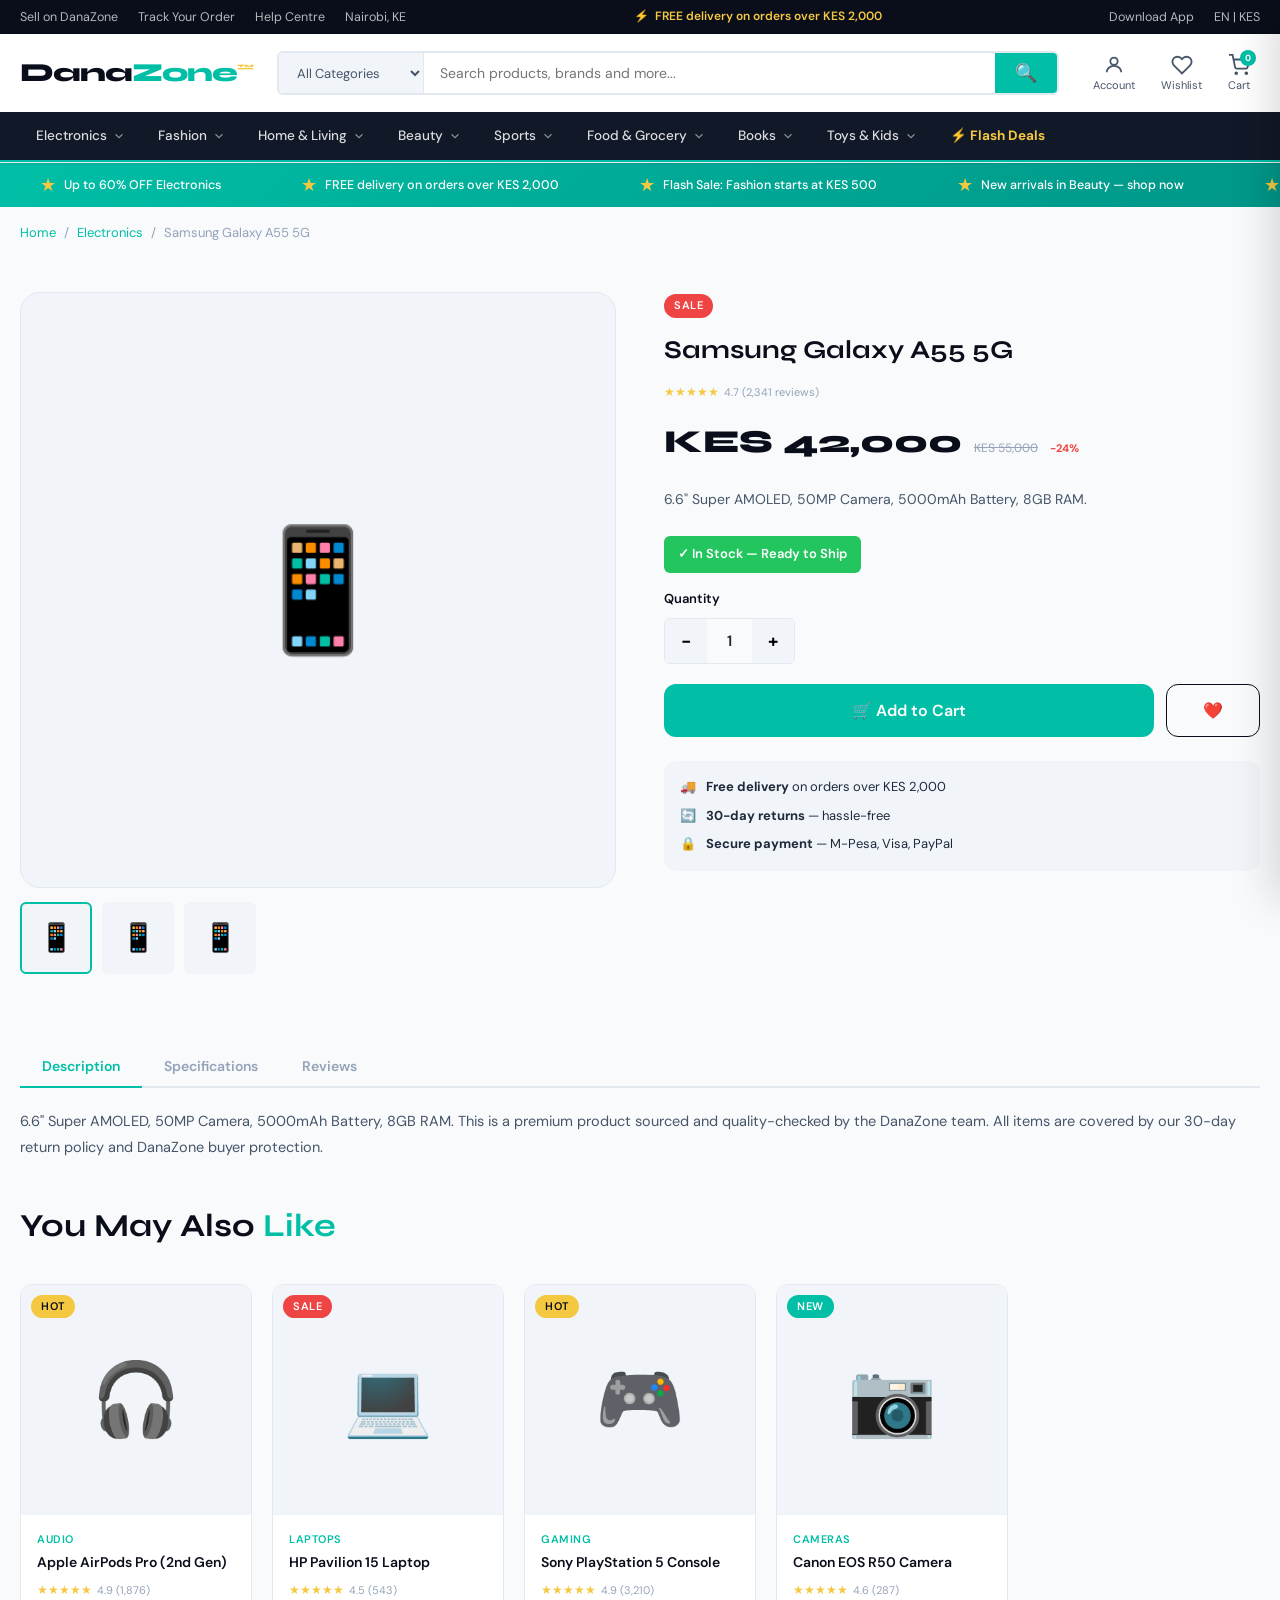
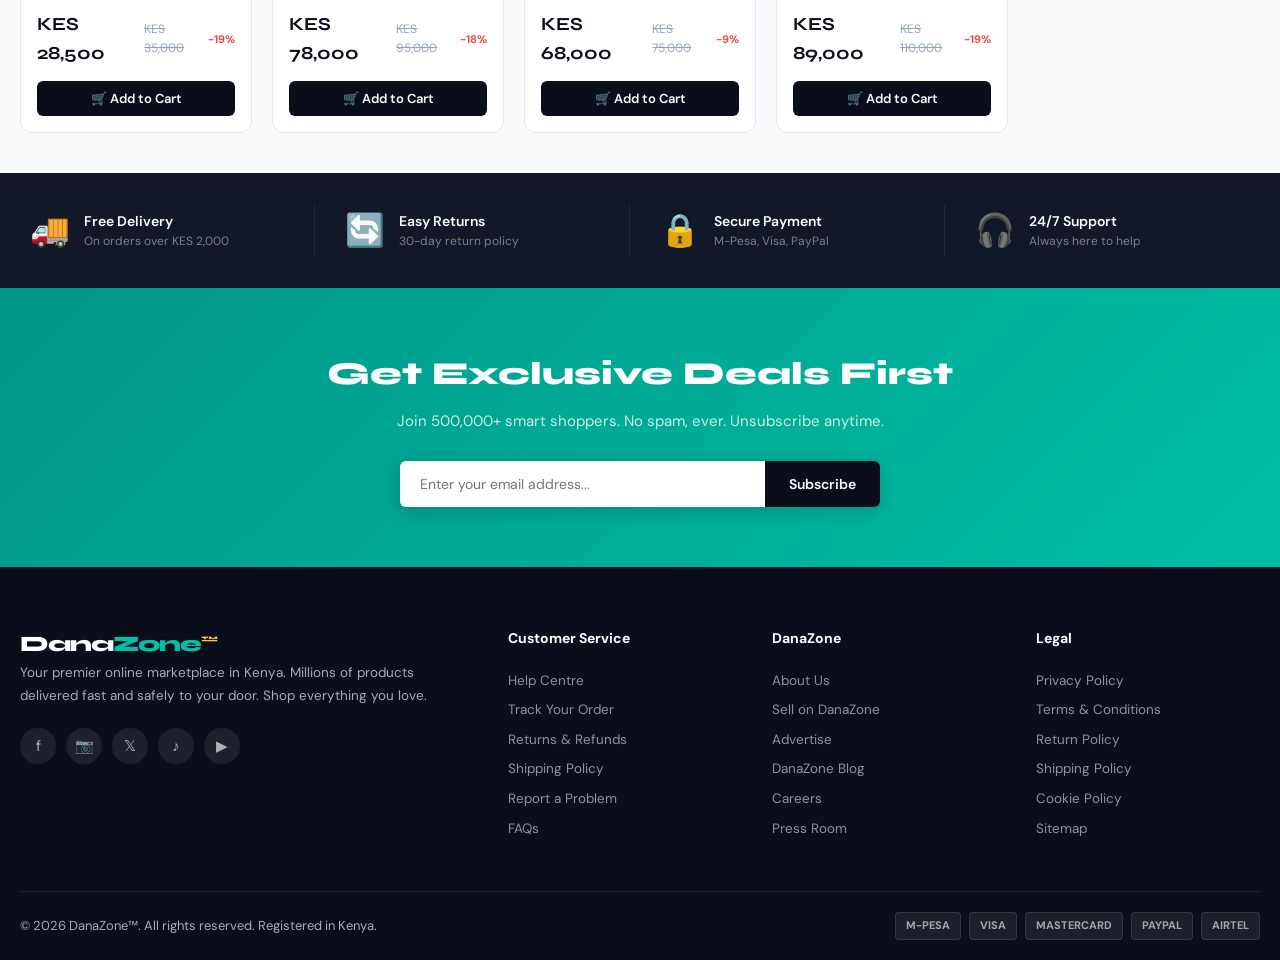
==== pages/product.html @ 77e63b6d "DanaZone v2 - World class ecommerce site" ====
<!DOCTYPE html>
<html lang="en">
<head>
  <meta charset="UTF-8"><meta name="viewport" content="width=device-width,initial-scale=1.0">
  <title id="pageTitle">Product — DanaZone™</title>
  <meta name="description" id="pageDesc" content="Shop this product at DanaZone.">
  <meta name="robots" content="index, follow">
  <link rel="stylesheet" href="../css/style.css">
  <style>
    .product-detail-grid{display:grid;grid-template-columns:1fr 1fr;gap:48px;padding:32px 0}
    .product-gallery-main{aspect-ratio:1;background:var(--gray-100);border-radius:var(--radius-lg);display:flex;align-items:center;justify-content:center;font-size:120px;border:1px solid var(--gray-200)}
    .product-gallery-thumbs{display:flex;gap:10px;margin-top:14px}
    .gallery-thumb{width:72px;height:72px;background:var(--gray-100);border-radius:var(--radius-sm);border:2px solid transparent;display:flex;align-items:center;justify-content:center;font-size:28px;cursor:pointer;transition:var(--transition)}
    .gallery-thumb.active,.gallery-thumb:hover{border-color:var(--teal)}
    .product-detail-title{font-family:var(--font-head);font-size:1.6rem;font-weight:700;color:var(--navy);margin-bottom:12px}
    .product-detail-price{display:flex;align-items:baseline;gap:12px;margin-bottom:20px}
    .price-big{font-family:var(--font-head);font-size:2rem;font-weight:800;color:var(--navy)}
    .product-description{color:var(--gray-600);font-size:14px;line-height:1.8;margin-bottom:24px}
    .qty-selector{display:flex;align-items:center;border:1.5px solid var(--gray-200);border-radius:var(--radius-sm);overflow:hidden;width:fit-content;margin-bottom:20px}
    .qty-btn{padding:10px 16px;background:var(--gray-100);font-size:18px;font-weight:700;border:none;cursor:pointer;transition:var(--transition)}
    .qty-btn:hover{background:var(--teal);color:#fff}
    .qty-val{padding:10px 20px;font-weight:600}
    .product-ctas{display:flex;gap:12px;margin-bottom:24px}
    .tabs{display:flex;gap:0;border-bottom:2px solid var(--gray-200);margin:40px 0 20px}
    .tab-btn{padding:11px 22px;font-size:14px;font-weight:600;color:var(--gray-400);border:none;background:none;cursor:pointer;border-bottom:2px solid transparent;margin-bottom:-2px;transition:var(--transition);font-family:inherit}
    .tab-btn.active{color:var(--teal);border-bottom-color:var(--teal)}
    .tab-panel{display:none}.tab-panel.active{display:block}
    .review-item{padding:16px 0;border-bottom:1px solid var(--gray-100)}
    .review-author{font-weight:600;font-size:13px;margin-bottom:4px}
    .review-text{font-size:13.5px;color:var(--gray-600)}
    @media(max-width:768px){.product-detail-grid{grid-template-columns:1fr}}
  </style>
</head>
<body>
<div id="header-root"></div>
<div class="container">
  <div class="breadcrumb"><a href="../index.html">Home</a><span>/</span><a href="products.html" id="breadCat">Products</a><span>/</span><span id="breadName">Product</span></div>
  <div class="product-detail-grid">
    <div>
      <div class="product-gallery-main" id="mainImg">📦</div>
      <div class="product-gallery-thumbs" id="thumbs"></div>
    </div>
    <div>
      <div id="productBadge"></div>
      <div class="product-detail-title" id="prodTitle">Loading...</div>
      <div class="product-rating" style="margin-bottom:14px"><span class="stars" id="prodStars">★★★★★</span><span class="rating-count" id="prodReviews"></span></div>
      <div class="product-detail-price">
        <span class="price-big" id="prodPrice">KES 0</span>
        <span class="price-old" id="prodOld"></span>
        <span class="price-discount" id="prodDisc"></span>
      </div>
      <p class="product-description" id="prodDesc"></p>
      <div style="background:var(--green);color:#fff;padding:8px 14px;border-radius:var(--radius-sm);font-size:13px;font-weight:600;display:inline-flex;gap:6px;margin-bottom:16px">✓ In Stock — Ready to Ship</div>
      <div>
        <div style="font-size:13px;font-weight:600;color:var(--navy);margin-bottom:8px">Quantity</div>
        <div class="qty-selector">
          <button class="qty-btn" onclick="changeQty(-1)">−</button>
          <span class="qty-val" id="qtyVal">1</span>
          <button class="qty-btn" onclick="changeQty(1)">+</button>
        </div>
      </div>
      <div class="product-ctas">
        <button class="btn btn-primary btn-lg" id="addCartBtn" style="flex:1;justify-content:center">🛒 Add to Cart</button>
        <button class="btn btn-outline btn-lg" onclick="showNotif('❤️','Added to wishlist!')">❤️</button>
      </div>
      <div style="display:flex;flex-direction:column;gap:8px;padding:16px;background:var(--gray-100);border-radius:var(--radius-md);font-size:13px">
        <div style="display:flex;gap:10px;align-items:center"><span>🚚</span><span><strong>Free delivery</strong> on orders over KES 2,000</span></div>
        <div style="display:flex;gap:10px;align-items:center"><span>🔄</span><span><strong>30-day returns</strong> — hassle-free</span></div>
        <div style="display:flex;gap:10px;align-items:center"><span>🔒</span><span><strong>Secure payment</strong> — M-Pesa, Visa, PayPal</span></div>
      </div>
    </div>
  </div>

  <div class="tabs">
    <button class="tab-btn active" onclick="showTab('desc',this)">Description</button>
    <button class="tab-btn" onclick="showTab('specs',this)">Specifications</button>
    <button class="tab-btn" onclick="showTab('reviews',this)">Reviews</button>
  </div>
  <div class="tab-panel active" id="tab-desc">
    <p id="fullDesc" style="color:var(--gray-600);line-height:1.8;font-size:14.5px"></p>
  </div>
  <div class="tab-panel" id="tab-specs">
    <div id="specsTable" style="display:grid;grid-template-columns:1fr 1fr;gap:10px;max-width:600px"></div>
  </div>
  <div class="tab-panel" id="tab-reviews">
    <div id="reviewsList"></div>
    <div style="margin-top:24px;padding:20px;background:var(--gray-100);border-radius:var(--radius-md)">
      <div style="font-weight:700;margin-bottom:14px;font-family:var(--font-head)">Write a Review</div>
      <div style="display:flex;gap:8px;font-size:24px;margin-bottom:12px;cursor:pointer" id="ratingPicker">☆☆☆☆☆</div>
      <textarea style="width:100%;border:1.5px solid var(--gray-200);border-radius:var(--radius-sm);padding:12px;font-family:inherit;font-size:14px;outline:none;min-height:80px;margin-bottom:10px" placeholder="Share your thoughts about this product..."></textarea>
      <button class="btn btn-primary" onclick="showNotif('✅','Review submitted! Thank you.')">Submit Review</button>
    </div>
  </div>

  <div style="padding:40px 0">
    <div class="section-header"><h2 class="section-title">You May Also <span>Like</span></h2></div>
    <div class="products-grid" id="relatedProducts"></div>
  </div>
</div>
<div id="footer-root"></div><div id="cart-root"></div><div id="notif-root"></div>
<script src="../js/products.js"></script><script src="../js/components.js"></script>
<script>
document.getElementById('header-root').innerHTML=renderHeader();
document.getElementById('footer-root').innerHTML=renderFooter();
document.getElementById('cart-root').innerHTML=renderCartDrawer();
document.getElementById('notif-root').innerHTML=renderNotification();

const id=new URLSearchParams(window.location.search).get('id');
const p=PRODUCTS.find(x=>x.id===id)||PRODUCTS[0];
let qty=1;

document.getElementById('pageTitle').textContent=p.name+' — DanaZone™';
document.getElementById('pageDesc').content=p.desc;
document.getElementById('mainImg').textContent=p.emoji||'📦';
document.getElementById('breadCat').textContent=p.cat;
document.getElementById('breadName').textContent=p.name;
document.getElementById('prodTitle').textContent=p.name;
document.getElementById('prodStars').textContent='★'.repeat(Math.round(p.rating))+'☆'.repeat(5-Math.round(p.rating));
document.getElementById('prodReviews').textContent=p.rating+' ('+p.reviews.toLocaleString()+' reviews)';
document.getElementById('prodPrice').textContent='KES '+p.price.toLocaleString();
if(p.oldPrice){document.getElementById('prodOld').textContent='KES '+p.oldPrice.toLocaleString();document.getElementById('prodDisc').textContent='-'+Math.round((1-p.price/p.oldPrice)*100)+'%';}
document.getElementById('prodDesc').textContent=p.desc;
document.getElementById('fullDesc').textContent=p.desc+' This is a premium product sourced and quality-checked by the DanaZone team. All items are covered by our 30-day return policy and DanaZone buyer protection.';
if(p.badge)document.getElementById('productBadge').innerHTML=`<span class="badge badge-${p.badge}" style="margin-bottom:12px;display:inline-block">${p.badge.toUpperCase()}</span>`;
document.getElementById('thumbs').innerHTML=[p.emoji||'📦',p.emoji||'📦',p.emoji||'📦'].map((e,i)=>`<div class="gallery-thumb ${i===0?'active':''}">${e}</div>`).join('');
document.getElementById('specsTable').innerHTML=[['Brand',p.cat],['Category',p.sub],['Rating',p.rating+'/5'],['Reviews',p.reviews.toLocaleString()],['Availability','In Stock'],['SKU','DZ-'+p.id.toUpperCase()]].map(([k,v])=>`<div style="background:var(--gray-100);padding:10px 14px;border-radius:var(--radius-sm)"><div style="font-size:11px;color:var(--gray-400);text-transform:uppercase;font-weight:600">${k}</div><div style="font-weight:600;font-size:14px;color:var(--navy);margin-top:2px">${v}</div></div>`).join('');
document.getElementById('reviewsList').innerHTML=[{u:'James M.',r:5,t:'Excellent product! Exactly as described. Fast delivery to Nairobi.'},{u:'Sarah W.',r:4,t:'Great value for money. Would recommend to anyone.'},{u:'David O.',r:5,t:'Very impressed with the quality. Will definitely buy again.'}].map(rv=>`<div class="review-item"><div style="display:flex;justify-content:space-between"><div class="review-author">${rv.u}</div><span class="stars" style="font-size:13px">${'★'.repeat(rv.r)}</span></div><p class="review-text">${rv.t}</p></div>`).join('');
document.getElementById('relatedProducts').innerHTML=PRODUCTS.filter(x=>x.cat===p.cat&&x.id!==p.id).slice(0,4).map(renderProductCard).join('');
document.getElementById('addCartBtn').onclick=()=>{for(let i=0;i<qty;i++)addToCart({id:p.id,name:p.name,price:p.price,emoji:p.emoji||'📦'});openCart();};
function changeQty(d){qty=Math.max(1,qty+d);document.getElementById('qtyVal').textContent=qty;}
function showTab(id,btn){document.querySelectorAll('.tab-panel').forEach(p=>p.classList.remove('active'));document.querySelectorAll('.tab-btn').forEach(b=>b.classList.remove('active'));document.getElementById('tab-'+id).classList.add('active');btn.classList.add('active');}
</script>
</body></html>
---- css/style.css ----
@import url('https://fonts.googleapis.com/css2?family=Syne:wght@400;600;700;800&family=DM+Sans:wght@300;400;500;600&display=swap');

:root {
  --navy:       #0A0E1A;
  --navy-2:     #111827;
  --navy-3:     #1C2536;
  --teal:       #00BFA6;
  --teal-dark:  #009688;
  --teal-light: #E0F7F4;
  --gold:       #F5C842;
  --gold-dark:  #D4A800;
  --white:      #FFFFFF;
  --off-white:  #F8FAFB;
  --gray-100:   #F1F5F9;
  --gray-200:   #E2E8F0;
  --gray-400:   #94A3B8;
  --gray-600:   #475569;
  --gray-800:   #1E293B;
  --red:        #EF4444;
  --green:      #22C55E;
  --shadow-sm:  0 1px 3px rgba(0,0,0,.08);
  --shadow-md:  0 4px 16px rgba(0,0,0,.12);
  --shadow-lg:  0 8px 32px rgba(0,0,0,.18);
  --radius-sm:  6px;
  --radius-md:  12px;
  --radius-lg:  20px;
  --transition: all .22s cubic-bezier(.4,0,.2,1);
  --font-head:  'Syne', sans-serif;
  --font-body:  'DM Sans', sans-serif;
}
*,*::before,*::after{box-sizing:border-box;margin:0;padding:0}
html{scroll-behavior:smooth}
body{font-family:var(--font-body);background:var(--off-white);color:var(--gray-800);font-size:15px;line-height:1.6;-webkit-font-smoothing:antialiased}
a{text-decoration:none;color:inherit}ul{list-style:none}img{max-width:100%;display:block}button{cursor:pointer;border:none;background:none;font-family:inherit}
.container{max-width:1280px;margin:0 auto;padding:0 20px}
.section-title{font-family:var(--font-head);font-size:clamp(1.5rem,3vw,2rem);font-weight:700;color:var(--navy)}
.section-title span{color:var(--teal)}
.badge{display:inline-block;padding:3px 10px;border-radius:50px;font-size:11px;font-weight:600;letter-spacing:.5px;text-transform:uppercase}
.badge-sale{background:var(--red);color:#fff}.badge-new{background:var(--teal);color:#fff}.badge-hot{background:var(--gold);color:var(--navy)}.badge-free{background:var(--green);color:#fff}
.btn{display:inline-flex;align-items:center;gap:8px;padding:11px 24px;border-radius:var(--radius-sm);font-family:var(--font-body);font-weight:600;font-size:14px;transition:var(--transition);cursor:pointer;border:none}
.btn-primary{background:var(--teal);color:#fff}.btn-primary:hover{background:var(--teal-dark);transform:translateY(-1px);box-shadow:0 4px 14px rgba(0,191,166,.35)}
.btn-outline{background:transparent;border:1.5px solid var(--navy);color:var(--navy)}.btn-outline:hover{background:var(--navy);color:#fff}
.btn-gold{background:var(--gold);color:var(--navy)}.btn-gold:hover{background:var(--gold-dark);transform:translateY(-1px)}
.btn-sm{padding:7px 16px;font-size:13px}.btn-lg{padding:15px 36px;font-size:16px;border-radius:var(--radius-md)}
.btn-outline-white{background:transparent;border:1.5px solid rgba(255,255,255,.5);color:#fff}.btn-outline-white:hover{background:rgba(255,255,255,.1);border-color:#fff}

/* TOP BAR */
.top-bar{background:var(--navy);color:rgba(255,255,255,.7);font-size:12.5px;padding:7px 0}
.top-bar .container{display:flex;align-items:center;justify-content:space-between}
.top-bar-links{display:flex;gap:20px}.top-bar-links a{color:rgba(255,255,255,.7);transition:var(--transition)}.top-bar-links a:hover{color:var(--teal)}
.top-bar-promo{display:flex;align-items:center;gap:6px;color:var(--gold);font-weight:600;font-size:12px}

/* HEADER */
.header{background:#fff;border-bottom:1px solid var(--gray-200);position:sticky;top:0;z-index:1000;box-shadow:var(--shadow-sm)}
.header-main{display:flex;align-items:center;gap:24px;padding:14px 0}
.logo{flex-shrink:0;font-family:var(--font-head);font-size:26px;font-weight:800;color:var(--navy);letter-spacing:-1px}
.logo span{color:var(--teal)}.logo sup{font-size:10px;vertical-align:super;color:var(--gold)}
.search-bar{flex:1;display:flex;border:2px solid var(--gray-200);border-radius:var(--radius-sm);overflow:hidden;transition:var(--transition)}
.search-bar:focus-within{border-color:var(--teal)}
.search-select{border:none;outline:none;background:var(--gray-100);padding:0 14px;font-size:13px;color:var(--gray-600);border-right:1px solid var(--gray-200);font-family:inherit;min-width:120px}
.search-input{flex:1;border:none;outline:none;padding:11px 16px;font-size:14px;font-family:inherit;background:#fff}
.search-btn{background:var(--teal);color:#fff;border:none;padding:0 20px;font-size:18px;cursor:pointer;transition:var(--transition)}.search-btn:hover{background:var(--teal-dark)}
.header-actions{display:flex;align-items:center;gap:6px;flex-shrink:0}
.header-action-btn{display:flex;flex-direction:column;align-items:center;gap:2px;padding:6px 10px;border-radius:var(--radius-sm);color:var(--gray-600);font-size:11px;transition:var(--transition);position:relative;cursor:pointer;border:none;background:none}
.header-action-btn:hover{color:var(--teal);background:var(--teal-light)}
.header-action-btn svg{width:22px;height:22px}
.badge-count{position:absolute;top:2px;right:4px;background:var(--teal);color:#fff;font-size:9px;font-weight:700;border-radius:50%;width:16px;height:16px;display:flex;align-items:center;justify-content:center}

/* NAV */
.main-nav{background:var(--navy-2);border-bottom:2px solid var(--teal)}
.main-nav .container{display:flex;align-items:center}
.nav-item{position:relative}
.nav-link{display:flex;align-items:center;gap:5px;padding:13px 16px;color:rgba(255,255,255,.85);font-size:13.5px;font-weight:500;transition:var(--transition);white-space:nowrap}
.nav-link:hover,.nav-link.active{color:var(--teal)}
.nav-link svg{width:14px;height:14px;opacity:.6}
.nav-item:hover .dropdown{display:block}
.dropdown{display:none;position:absolute;top:100%;left:0;background:#fff;border:1px solid var(--gray-200);border-radius:0 0 var(--radius-md) var(--radius-md);box-shadow:var(--shadow-lg);min-width:200px;z-index:999;padding:8px 0}
.dropdown a{display:block;padding:9px 20px;color:var(--gray-800);font-size:13.5px;transition:var(--transition)}
.dropdown a:hover{background:var(--teal-light);color:var(--teal);padding-left:26px}
.nav-deals{color:var(--gold)!important;font-weight:700!important}

/* TICKER */
.ticker-wrap{background:linear-gradient(135deg,var(--teal) 0%,var(--teal-dark) 100%);padding:8px 0;overflow:hidden}
.ticker{display:flex;animation:ticker-scroll 30s linear infinite;white-space:nowrap}
.ticker-item{display:inline-flex;align-items:center;gap:8px;color:#fff;font-size:12.5px;font-weight:500;padding:0 40px}
.ticker-dot{color:var(--gold);font-size:18px}
@keyframes ticker-scroll{0%{transform:translateX(0)}100%{transform:translateX(-50%)}}

/* HERO */
.hero{background:linear-gradient(135deg,var(--navy) 0%,var(--navy-3) 60%,#1a3a4a 100%);min-height:520px;display:flex;align-items:center;position:relative;overflow:hidden}
.hero::before{content:'';position:absolute;inset:0;background:radial-gradient(ellipse at 70% 50%,rgba(0,191,166,.12) 0%,transparent 60%)}
.hero-grid{display:grid;grid-template-columns:1fr 1fr;gap:40px;align-items:center;position:relative;z-index:1}
.hero-badge{display:inline-flex;align-items:center;gap:8px;background:rgba(0,191,166,.15);border:1px solid rgba(0,191,166,.3);color:var(--teal);padding:5px 14px;border-radius:50px;font-size:12px;font-weight:600;letter-spacing:.5px;margin-bottom:20px}
.hero-title{font-family:var(--font-head);font-size:clamp(2.2rem,5vw,3.4rem);font-weight:800;color:#fff;line-height:1.15;margin-bottom:16px}
.hero-title em{color:var(--teal);font-style:normal}
.hero-sub{color:rgba(255,255,255,.65);font-size:16px;margin-bottom:32px;line-height:1.7}
.hero-ctas{display:flex;gap:14px;flex-wrap:wrap;margin-bottom:40px}
.hero-stats{display:flex;gap:32px}
.hero-stat-value{font-family:var(--font-head);font-size:1.8rem;font-weight:800;color:var(--gold)}
.hero-stat-label{font-size:12px;color:rgba(255,255,255,.5)}
.hero-visual{position:relative;display:flex;align-items:center;justify-content:center}
.hero-card-grid{display:grid;grid-template-columns:1fr 1fr;gap:14px;transform:perspective(800px) rotateY(-8deg)}
.hero-mini-card{background:rgba(255,255,255,.07);border:1px solid rgba(255,255,255,.1);border-radius:var(--radius-md);padding:18px;backdrop-filter:blur(10px);transition:var(--transition)}
.hero-mini-card:hover{transform:translateY(-4px);background:rgba(255,255,255,.12)}
.hero-mini-card-icon{font-size:32px;margin-bottom:8px}
.hero-mini-card-title{color:#fff;font-weight:600;font-size:13px}
.hero-mini-card-price{color:var(--teal);font-size:13px;font-weight:700;margin-top:4px}
.hero-mini-card-old{color:rgba(255,255,255,.4);font-size:11px;text-decoration:line-through}

/* SECTION */
.section{padding:60px 0}
.section-header{display:flex;align-items:center;justify-content:space-between;margin-bottom:32px}
.see-all{color:var(--teal);font-weight:600;font-size:13.5px;display:flex;align-items:center;gap:4px;transition:var(--transition)}
.see-all:hover{gap:8px}

/* CATEGORIES */
.categories-grid{display:grid;grid-template-columns:repeat(auto-fill,minmax(130px,1fr));gap:16px}
.category-card{background:#fff;border:1px solid var(--gray-200);border-radius:var(--radius-md);padding:24px 16px;text-align:center;cursor:pointer;transition:var(--transition)}
.category-card:hover{border-color:var(--teal);box-shadow:0 4px 20px rgba(0,191,166,.15);transform:translateY(-3px)}
.category-icon{font-size:36px;margin-bottom:10px}
.category-name{font-weight:600;font-size:13px;color:var(--navy)}
.category-count{font-size:11px;color:var(--gray-400);margin-top:3px}

/* DEALS BANNER */
.deals-banner{background:linear-gradient(135deg,var(--navy) 0%,#1a3560 100%);border-radius:var(--radius-lg);padding:40px 48px;display:grid;grid-template-columns:1fr auto;align-items:center;gap:40px;overflow:hidden;position:relative}
.deals-banner::after{content:'';position:absolute;right:-40px;top:-40px;width:300px;height:300px;background:radial-gradient(circle,rgba(0,191,166,.2) 0%,transparent 70%);border-radius:50%}
.deals-title{font-family:var(--font-head);font-size:1.8rem;color:#fff;font-weight:800;margin-bottom:8px}
.deals-sub{color:rgba(255,255,255,.6);font-size:14px;margin-bottom:20px}
.countdown{display:flex;gap:12px}
.countdown-unit{background:rgba(255,255,255,.1);border-radius:var(--radius-sm);padding:10px 14px;text-align:center;min-width:60px}
.countdown-num{font-family:var(--font-head);font-size:1.6rem;font-weight:800;color:var(--gold)}
.countdown-label{font-size:10px;color:rgba(255,255,255,.5);text-transform:uppercase}

/* PRODUCT CARDS */
.products-grid{display:grid;grid-template-columns:repeat(auto-fill,minmax(220px,1fr));gap:20px}
.product-card{background:#fff;border:1px solid var(--gray-200);border-radius:var(--radius-md);overflow:hidden;transition:var(--transition);position:relative}
.product-card:hover{box-shadow:var(--shadow-lg);transform:translateY(-4px);border-color:transparent}
.product-img-wrap{position:relative;background:var(--gray-100);aspect-ratio:1;overflow:hidden;display:flex;align-items:center;justify-content:center;font-size:72px}
.product-img-wrap img{width:100%;height:100%;object-fit:cover}
.product-actions{position:absolute;top:10px;right:10px;display:flex;flex-direction:column;gap:6px;opacity:0;transform:translateX(10px);transition:var(--transition)}
.product-card:hover .product-actions{opacity:1;transform:translateX(0)}
.product-action-btn{width:34px;height:34px;background:#fff;border-radius:50%;display:flex;align-items:center;justify-content:center;box-shadow:var(--shadow-md);font-size:15px;cursor:pointer;transition:var(--transition);border:none}
.product-action-btn:hover{background:var(--teal);color:#fff}
.product-badge-wrap{position:absolute;top:10px;left:10px;display:flex;flex-direction:column;gap:4px}
.product-body{padding:16px}
.product-cat{font-size:11px;color:var(--teal);font-weight:600;text-transform:uppercase;letter-spacing:.5px;margin-bottom:5px}
.product-title{font-weight:600;font-size:14px;color:var(--navy);margin-bottom:8px;line-height:1.4}
.product-rating{display:flex;align-items:center;gap:5px;margin-bottom:10px}
.stars{color:var(--gold);font-size:12px}
.rating-count{font-size:11px;color:var(--gray-400)}
.product-price{display:flex;align-items:center;gap:8px;margin-bottom:12px}
.price-current{font-family:var(--font-head);font-size:1.15rem;font-weight:700;color:var(--navy)}
.price-old{font-size:12px;color:var(--gray-400);text-decoration:line-through}
.price-discount{font-size:11px;font-weight:700;color:var(--red)}
.add-to-cart{width:100%;background:var(--navy);color:#fff;padding:9px 16px;border-radius:var(--radius-sm);font-size:13px;font-weight:600;transition:var(--transition);border:none;cursor:pointer;display:flex;align-items:center;justify-content:center;gap:6px}
.add-to-cart:hover{background:var(--teal)}

/* PROMO BANNERS */
.promo-grid{display:grid;grid-template-columns:1fr 1fr 1fr;gap:20px}
.promo-card{border-radius:var(--radius-md);padding:28px 24px;position:relative;overflow:hidden;min-height:160px;display:flex;flex-direction:column;justify-content:flex-end}
.promo-card-1{background:linear-gradient(135deg,#1a3a4a 0%,#0d5c4e 100%)}.promo-card-2{background:linear-gradient(135deg,#2d1b4e 0%,#1a3a4a 100%)}.promo-card-3{background:linear-gradient(135deg,#4a1a2a 0%,#2d1b4e 100%)}
.promo-tag{font-size:11px;color:var(--teal);font-weight:700;text-transform:uppercase;margin-bottom:6px;letter-spacing:1px}
.promo-title{font-family:var(--font-head);font-size:1.2rem;color:#fff;font-weight:700;margin-bottom:12px}
.promo-emoji{position:absolute;right:20px;top:50%;transform:translateY(-50%);font-size:64px;opacity:.7}

/* TRUST */
.trust-bar{background:var(--navy-2);padding:32px 0}
.trust-grid{display:grid;grid-template-columns:repeat(4,1fr);gap:20px}
.trust-item{display:flex;align-items:center;gap:14px;padding:0 10px;border-right:1px solid rgba(255,255,255,.08)}
.trust-item:last-child{border-right:none}
.trust-icon{font-size:32px;flex-shrink:0}
.trust-title{color:#fff;font-weight:600;font-size:14px}
.trust-sub{color:rgba(255,255,255,.45);font-size:12px}

/* NEWSLETTER */
.newsletter{background:linear-gradient(135deg,var(--teal-dark) 0%,var(--teal) 100%);padding:60px 0;text-align:center}
.newsletter h2{font-family:var(--font-head);font-size:2rem;color:#fff;font-weight:800;margin-bottom:10px}
.newsletter p{color:rgba(255,255,255,.8);margin-bottom:28px}
.newsletter-form{display:flex;gap:0;max-width:480px;margin:0 auto;border-radius:var(--radius-sm);overflow:hidden;box-shadow:0 4px 20px rgba(0,0,0,.2)}
.newsletter-input{flex:1;border:none;outline:none;padding:14px 20px;font-size:14px;font-family:inherit}
.newsletter-btn{background:var(--navy);color:#fff;padding:14px 24px;font-weight:600;font-size:14px;border:none;cursor:pointer;font-family:inherit;transition:var(--transition)}
.newsletter-btn:hover{background:var(--gold);color:var(--navy)}

/* FOOTER */
.footer{background:var(--navy);color:rgba(255,255,255,.65);padding:60px 0 0}
.footer-grid{display:grid;grid-template-columns:2fr 1fr 1fr 1fr;gap:40px;padding-bottom:48px;border-bottom:1px solid rgba(255,255,255,.08)}
.footer-brand .logo{margin-bottom:14px;color:#fff;font-size:22px}
.footer-brand p{font-size:13.5px;line-height:1.7;margin-bottom:20px}
.footer-socials{display:flex;gap:10px}
.social-btn{width:36px;height:36px;background:rgba(255,255,255,.08);border-radius:50%;display:flex;align-items:center;justify-content:center;font-size:15px;transition:var(--transition)}
.social-btn:hover{background:var(--teal)}
.footer-col h4{color:#fff;font-weight:700;font-size:14px;margin-bottom:16px}
.footer-col a{display:block;color:rgba(255,255,255,.55);font-size:13.5px;padding:4px 0;transition:var(--transition)}
.footer-col a:hover{color:var(--teal);padding-left:4px}
.footer-bottom{padding:20px 0;display:flex;align-items:center;justify-content:space-between;font-size:13px}
.payment-icons{display:flex;gap:8px}
.payment-icon{background:rgba(255,255,255,.08);border-radius:4px;padding:4px 10px;font-size:11px;font-weight:700;color:rgba(255,255,255,.6);border:1px solid rgba(255,255,255,.1)}

/* NOTIFICATIONS */
.notification{position:fixed;bottom:24px;right:24px;background:var(--navy);color:#fff;padding:14px 20px;border-radius:var(--radius-md);box-shadow:var(--shadow-lg);z-index:3000;display:flex;align-items:center;gap:10px;transform:translateY(80px);opacity:0;transition:all .3s cubic-bezier(.4,0,.2,1);max-width:320px}
.notification.show{transform:translateY(0);opacity:1}
.notification-icon{font-size:20px;flex-shrink:0}
.notification-close{margin-left:auto;cursor:pointer;opacity:.6}.notification-close:hover{opacity:1}

/* CART DRAWER */
.cart-overlay{position:fixed;inset:0;background:rgba(0,0,0,.5);z-index:1999;opacity:0;pointer-events:none;transition:var(--transition)}
.cart-overlay.open{opacity:1;pointer-events:all}
.cart-drawer{position:fixed;right:0;top:0;bottom:0;width:400px;max-width:100vw;background:#fff;z-index:2000;transform:translateX(100%);transition:transform .3s cubic-bezier(.4,0,.2,1);display:flex;flex-direction:column;box-shadow:-8px 0 40px rgba(0,0,0,.15)}
.cart-drawer.open{transform:translateX(0)}
.cart-drawer-header{padding:20px 24px;border-bottom:1px solid var(--gray-200);display:flex;align-items:center;justify-content:space-between}
.cart-drawer-header h3{font-family:var(--font-head);font-size:1.1rem}
.cart-close{font-size:22px;cursor:pointer;color:var(--gray-400)}.cart-close:hover{color:var(--navy)}
.cart-drawer-items{flex:1;overflow-y:auto;padding:20px 24px}
.cart-drawer-footer{padding:20px 24px;border-top:1px solid var(--gray-200);background:var(--gray-100)}
.cart-item-drawer{display:flex;gap:14px;padding:12px 0;border-bottom:1px solid var(--gray-100)}
.cart-item-img-sm{width:70px;height:70px;background:var(--gray-100);border-radius:var(--radius-sm);display:flex;align-items:center;justify-content:center;font-size:30px;flex-shrink:0}
.cart-item-info{flex:1}
.cart-item-name{font-size:13px;font-weight:600;color:var(--navy);margin-bottom:4px}
.cart-item-price-sm{font-size:13px;font-weight:700;color:var(--teal)}

/* PAGE HEADER */
.page-header{background:linear-gradient(135deg,var(--navy) 0%,var(--navy-3) 100%);padding:40px 0;text-align:center}
.page-header h1{font-family:var(--font-head);font-size:2rem;color:#fff;font-weight:800}
.page-header p{color:rgba(255,255,255,.6);margin-top:8px}
.breadcrumb{display:flex;align-items:center;gap:8px;font-size:13px;color:var(--gray-400);padding:16px 0}
.breadcrumb a{color:var(--teal)}.breadcrumb span{color:var(--gray-400)}

/* POLICY PAGES */
.policy-content{max-width:800px;margin:0 auto;padding:48px 0}
.policy-content h1{font-family:var(--font-head);font-size:2rem;color:var(--navy);margin-bottom:10px}
.policy-content .last-updated{color:var(--gray-400);font-size:13px;margin-bottom:32px}
.policy-content h2{font-family:var(--font-head);font-size:1.2rem;color:var(--navy);margin:28px 0 10px}
.policy-content p{color:var(--gray-600);line-height:1.8;margin-bottom:14px;font-size:14.5px}
.policy-content ul{margin:10px 0 14px 20px}
.policy-content li{color:var(--gray-600);font-size:14.5px;line-height:1.8;list-style:disc;margin-bottom:4px}

/* CONTACT */
.contact-grid{display:grid;grid-template-columns:1fr 1.5fr;gap:48px;padding:48px 0}
.contact-info-item{display:flex;gap:16px;padding:20px 0;border-bottom:1px solid var(--gray-200)}
.contact-icon{width:48px;height:48px;background:var(--teal-light);border-radius:var(--radius-sm);display:flex;align-items:center;justify-content:center;font-size:22px;flex-shrink:0}
.contact-label{font-size:12px;color:var(--gray-400);text-transform:uppercase;letter-spacing:.5px}
.contact-value{font-weight:600;color:var(--navy);margin-top:4px}
.contact-form .form-group{margin-bottom:18px}
.contact-form label{display:block;font-size:13px;font-weight:600;color:var(--navy);margin-bottom:6px}
.contact-form input,.contact-form textarea,.contact-form select{width:100%;border:1.5px solid var(--gray-200);border-radius:var(--radius-sm);padding:11px 16px;font-size:14px;font-family:inherit;outline:none;transition:var(--transition)}
.contact-form input:focus,.contact-form textarea:focus{border-color:var(--teal)}
.contact-form textarea{min-height:130px;resize:vertical}
.form-row{display:grid;grid-template-columns:1fr 1fr;gap:16px}

/* RESPONSIVE */
@media(max-width:1024px){
  .hero-grid,.contact-grid{grid-template-columns:1fr}.hero-visual{display:none}
  .footer-grid{grid-template-columns:1fr 1fr}.promo-grid{grid-template-columns:1fr 1fr}.trust-grid{grid-template-columns:1fr 1fr}
}
@media(max-width:768px){
  .top-bar .container{flex-direction:column;gap:6px}.header-main{flex-wrap:wrap}
  .categories-grid{grid-template-columns:repeat(4,1fr)}.products-grid{grid-template-columns:repeat(2,1fr)}
  .footer-grid{grid-template-columns:1fr}.trust-grid{grid-template-columns:1fr}
  .main-nav .container{overflow-x:auto}.deals-banner{grid-template-columns:1fr}
  .promo-grid{grid-template-columns:1fr}
}
@media(max-width:480px){
  .categories-grid{grid-template-columns:repeat(3,1fr)}.products-grid{grid-template-columns:1fr 1fr}
  .hero-stats{gap:16px}.countdown{gap:6px}
}
@keyframes fadeUp{from{opacity:0;transform:translateY(20px)}to{opacity:1;transform:translateY(0)}}
.fade-up{animation:fadeUp .5s ease both}.fade-up-2{animation:fadeUp .5s .1s ease both}.fade-up-3{animation:fadeUp .5s .2s ease both}
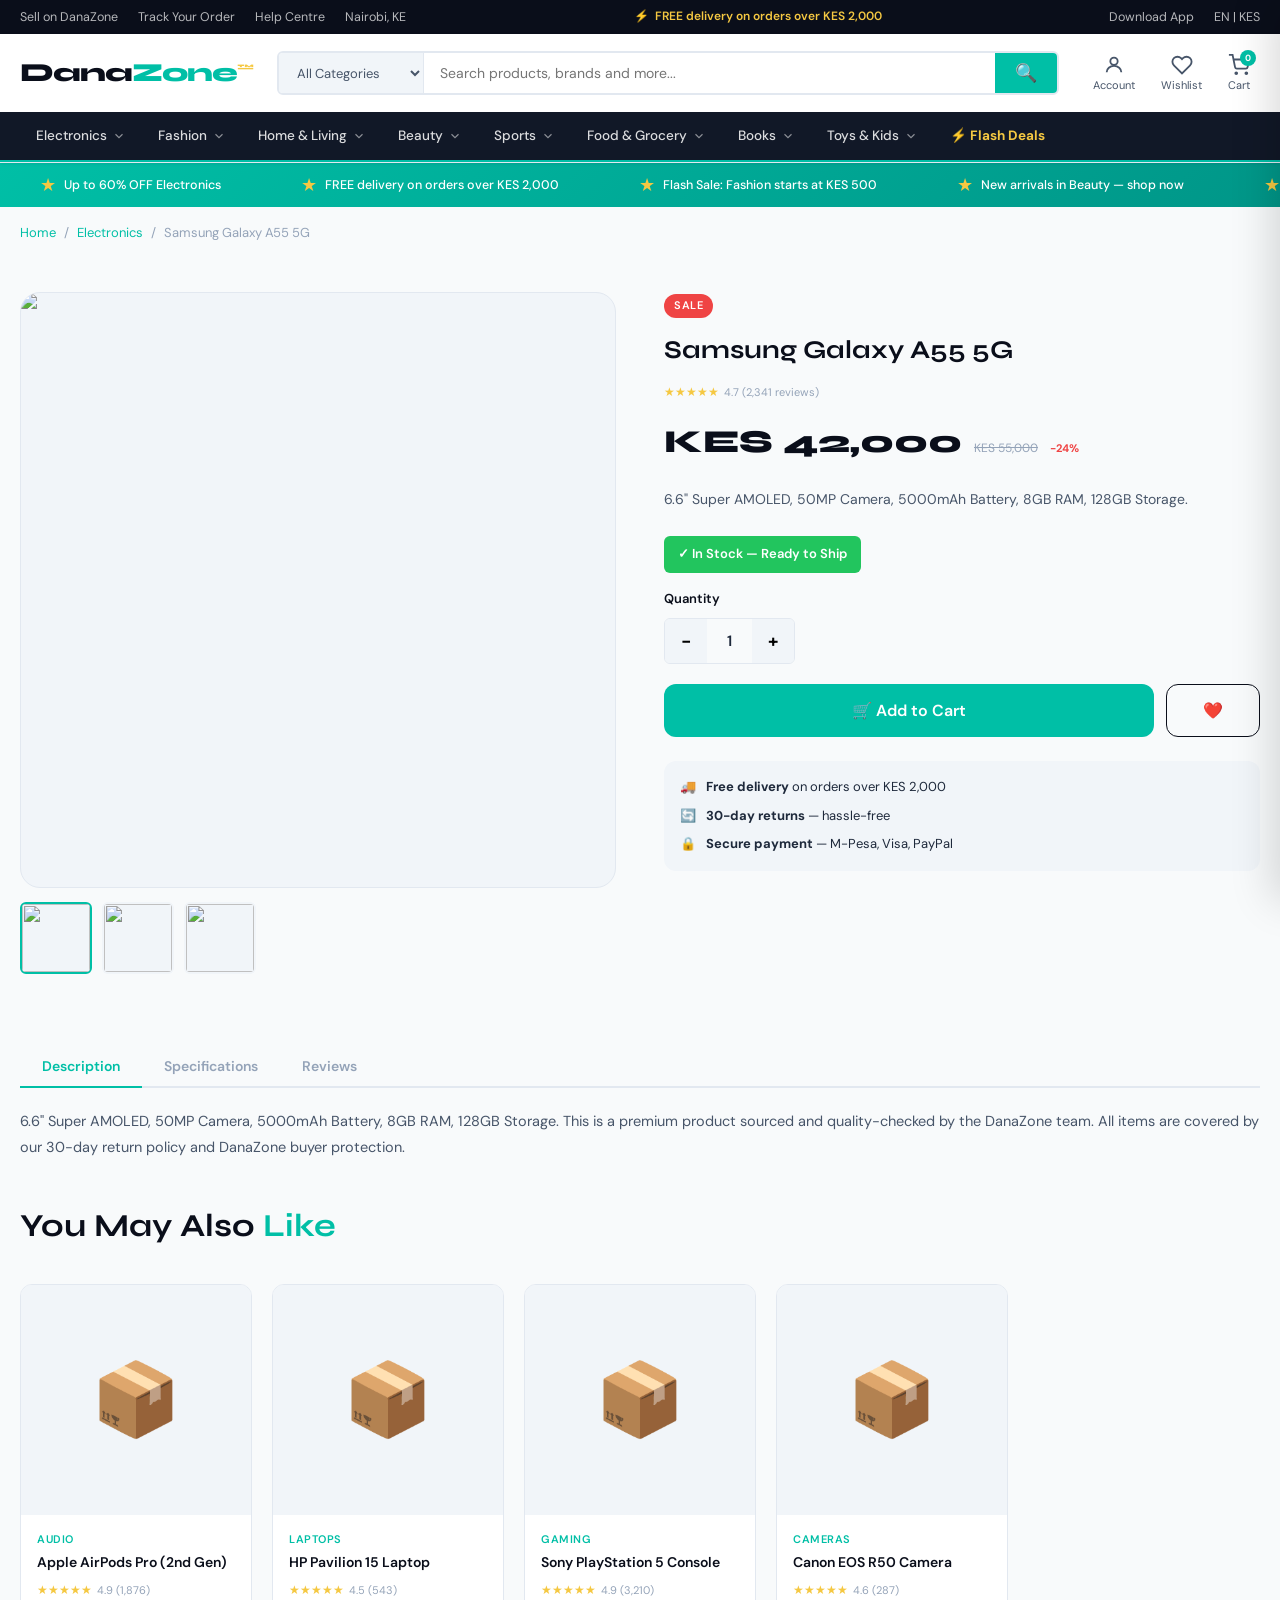
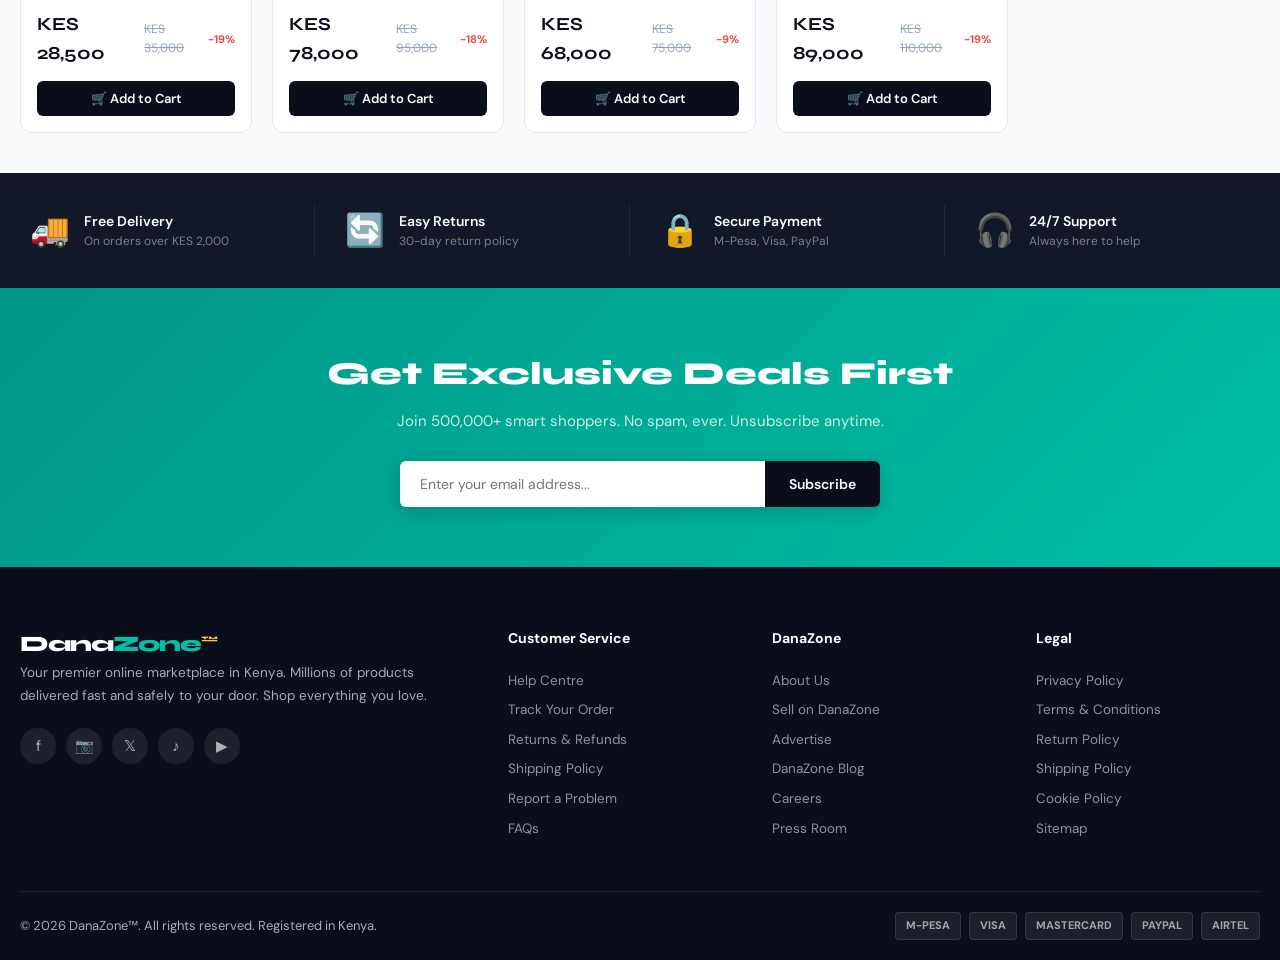
==== commit 34c7a488: "v2 - Real product images" ====
--- a/pages/product.html
+++ b/pages/product.html
@@ -37,7 +37,7 @@
   <div class="breadcrumb"><a href="../index.html">Home</a><span>/</span><a href="products.html" id="breadCat">Products</a><span>/</span><span id="breadName">Product</span></div>
   <div class="product-detail-grid">
     <div>
-      <div class="product-gallery-main" id="mainImg">📦</div>
+      <div class="product-gallery-main" id="mainImg" style="overflow:hidden;font-size:0;padding:0"></div>
       <div class="product-gallery-thumbs" id="thumbs"></div>
     </div>
     <div>
@@ -111,7 +111,7 @@
 
 document.getElementById('pageTitle').textContent=p.name+' — DanaZone™';
 document.getElementById('pageDesc').content=p.desc;
-document.getElementById('mainImg').textContent=p.emoji||'📦';
+const mainImgEl=document.getElementById('mainImg');if(p.img){mainImgEl.innerHTML=`<img src="${p.img}" style="width:100%;height:100%;object-fit:cover" alt="${p.name}">`;}else{mainImgEl.style.fontSize='120px';mainImgEl.textContent=p.emoji||'📦';}
 document.getElementById('breadCat').textContent=p.cat;
 document.getElementById('breadName').textContent=p.name;
 document.getElementById('prodTitle').textContent=p.name;
@@ -122,7 +122,7 @@
 document.getElementById('prodDesc').textContent=p.desc;
 document.getElementById('fullDesc').textContent=p.desc+' This is a premium product sourced and quality-checked by the DanaZone team. All items are covered by our 30-day return policy and DanaZone buyer protection.';
 if(p.badge)document.getElementById('productBadge').innerHTML=`<span class="badge badge-${p.badge}" style="margin-bottom:12px;display:inline-block">${p.badge.toUpperCase()}</span>`;
-document.getElementById('thumbs').innerHTML=[p.emoji||'📦',p.emoji||'📦',p.emoji||'📦'].map((e,i)=>`<div class="gallery-thumb ${i===0?'active':''}">${e}</div>`).join('');
+document.getElementById('thumbs').innerHTML=[p.img,p.img,p.img].map((src,i)=>p.img?`<div class="gallery-thumb ${i===0?'active':''}" style="overflow:hidden;padding:0"><img src="${src}" style="width:100%;height:100%;object-fit:cover"></div>`:`<div class="gallery-thumb ${i===0?'active':''}">${p.emoji||'📦'}</div>`).join('');
 document.getElementById('specsTable').innerHTML=[['Brand',p.cat],['Category',p.sub],['Rating',p.rating+'/5'],['Reviews',p.reviews.toLocaleString()],['Availability','In Stock'],['SKU','DZ-'+p.id.toUpperCase()]].map(([k,v])=>`<div style="background:var(--gray-100);padding:10px 14px;border-radius:var(--radius-sm)"><div style="font-size:11px;color:var(--gray-400);text-transform:uppercase;font-weight:600">${k}</div><div style="font-weight:600;font-size:14px;color:var(--navy);margin-top:2px">${v}</div></div>`).join('');
 document.getElementById('reviewsList').innerHTML=[{u:'James M.',r:5,t:'Excellent product! Exactly as described. Fast delivery to Nairobi.'},{u:'Sarah W.',r:4,t:'Great value for money. Would recommend to anyone.'},{u:'David O.',r:5,t:'Very impressed with the quality. Will definitely buy again.'}].map(rv=>`<div class="review-item"><div style="display:flex;justify-content:space-between"><div class="review-author">${rv.u}</div><span class="stars" style="font-size:13px">${'★'.repeat(rv.r)}</span></div><p class="review-text">${rv.t}</p></div>`).join('');
 document.getElementById('relatedProducts').innerHTML=PRODUCTS.filter(x=>x.cat===p.cat&&x.id!==p.id).slice(0,4).map(renderProductCard).join('');
